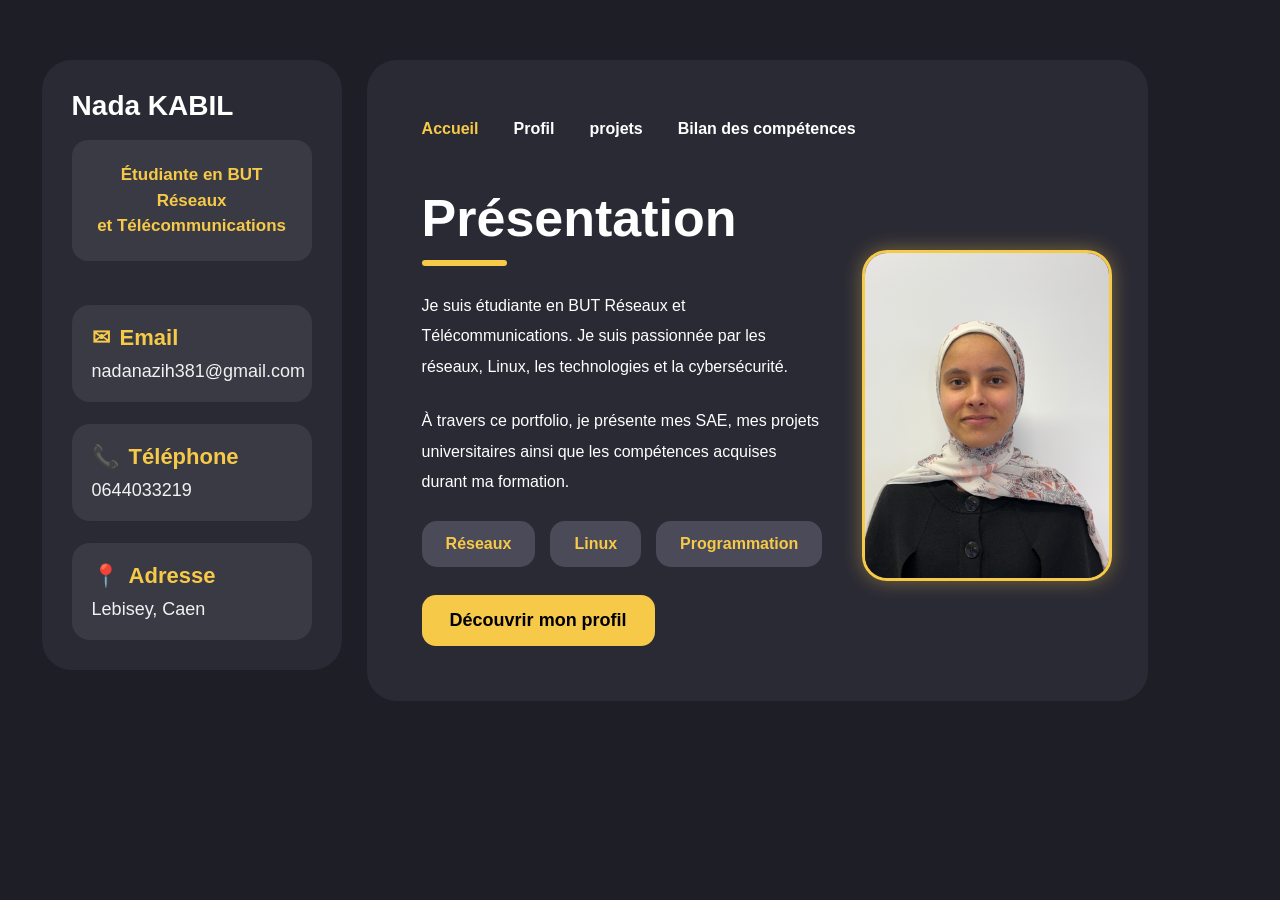
==== index.html @ 1a5f39aa "Premier commit" ====
<!DOCTYPE html>
<html lang="fr">

<head>
    <meta charset="UTF-8">
    <title>Portfolio - Nada</title>
    <link rel="stylesheet" href="style.css">
</head>

<body>

<div class="container">

    <!-- SIDEBAR -->

    <div class="sidebar">

        <h2>Nada KABIL</h2>

        <div class="job">
            Étudiante en BUT Réseaux<br>
            et Télécommunications
        </div>

        <div class="info-box">

            <h3 class="email-title">Email</h3>

            <p>nadanazih381@gmail.com</p>

        </div>

        <div class="info-box">

            <h3 class="phone-title">Téléphone</h3>

            <p>0644033219</p>

        </div>

        <div class="info-box">

            <h3 class="address-title">Adresse</h3>

            <p>Lebisey, Caen</p>

        </div>

    </div>

    <!-- CONTENT -->

    <div class="content">

        <!-- NAVBAR -->

        <div class="navbar">

            <a href="index.html" class="active">Accueil</a>

            <a href="profil.html">Profil</a>

            <a href="projet.html">projets</a>

            <a href="Bilan des compétences.html">Bilan des compétences</a>

        </div>

        <!-- ABOUT -->

        <div class="about-container">

            <div class="about">

                <h1>Présentation</h1>

                <div class="line"></div>

                <p>
                    Je suis étudiante en BUT Réseaux et Télécommunications.
                    Je suis passionnée par les réseaux, Linux,
                    les technologies et la cybersécurité.
                </p>

                <p>
                    À travers ce portfolio, je présente mes SAE,
                    mes projets universitaires ainsi que les compétences
                    acquises durant ma formation.
                </p>

                <!-- SKILLS -->

                <div class="skills">

                    <div class="skill-box">
                        <h3>Réseaux</h3>
                    </div>

                    <div class="skill-box">
                        <h3>Linux</h3>
                    </div>

                    <div class="skill-box">
                        <h3>Programmation</h3>
                    </div>

                </div>

                <!-- BUTTON -->

                <a href="profil.html" class="btn-profil">
                    Découvrir mon profil
                </a>

            </div>

            <!-- IMAGE -->

            <div class="image-box">

                <img src="/Images/image de moi.jpeg" alt="Nada">

            </div>

        </div>

    </div>

</div>

</body>

</html>
---- style.css ----
/* ========================= */
/* GENERAL */
/* ========================= */

*{
    margin: 0;
    padding: 0;
    box-sizing: border-box;
    font-family: Arial, sans-serif;
}

body{
    background: #1e1e26;
    color: white;
    padding: 20px;
}

/* ========================= */
/* CONTAINER */
/* ========================= */

.container{
    display: flex;
    gap: 25px;
    width: 82%;
    margin: 40px auto;
    align-items: flex-start;
}
/* ========================= */
/* SIDEBAR */
/* ========================= */

.sidebar{
    width: 300px;
    background: #2a2a35;
    border-radius: 30px;
    padding: 30px;

    display: flex;
    flex-direction: column;
    justify-content: flex-start;
    margin-left: -90px;
}
.sidebar h2{
    font-size: 28px;
    margin-bottom: 18px;
}

/* ========================= */
/* JOB */
/* ========================= */

.job{
    background: #3a3a45;
    color: #f7c948;
    padding: 22px 18px;
    border-radius: 16px;
    text-align: center;
    font-weight: bold;
    margin-bottom: 22px;
    font-size: 17px;
    line-height: 1.5;
}

/* ========================= */
/* INFO BOX */
/* ========================= */

.info-box{
    background: #3a3a45;
    padding: 20px;
    border-radius: 18px;
    margin-top: 22px;
    transition: 0.3s;
}

.info-box:hover{
    transform: translateY(-3px);
}

.info-box h3{
    color: #f7c948;
    margin-bottom: 10px;
    font-size: 22px;

    display: flex;
    align-items: center;
    gap: 10px;
}

.info-box p{
    font-size: 18px;
    color: #f1f1f1;
}

/* ========================= */
/* ICONS */
/* ========================= */

.email-title::before{
    content: "✉";
}

.phone-title::before{
    content: "📞";
}

.address-title::before{
    content: "📍";
}

/* ========================= */
/* CONTENT */
/* ========================= */

.content{
    flex: 1;
    min-width: 0;
    background: #2a2a35;
    border-radius: 30px;
    padding: 55px;
}
/* ========================= */
/* NAVBAR */
/* ========================= */

.navbar{
    display: flex;
    gap: 35px;
    margin-bottom: 50px;
    margin-top: 5px;
}

.navbar a{
    text-decoration: none;
    color: white;
    font-size: 16px;
    font-weight: bold;
    transition: 0.3s;
}

.navbar a:hover{
    color: #f7c948;
}

.active{
    color: #f7c948 !important;
}

nav ul{
    display: flex;
    gap: 40px;

    list-style: none;

    align-items: center;
}

nav li{
    list-style: none;
}

/* ========================= */
/* ABOUT */
/* ========================= */

.about-container{
    display: flex;
    justify-content: space-between;
    align-items: center;
    gap: 40px;
    flex-wrap: nowrap;
}
.about{
    flex: 1;
    max-width: 700px;
}

.about h1{
    font-size: 52px;
    margin-bottom: 12px;
}

.line{
    width: 85px;
    height: 6px;
    background: #f7c948;
    border-radius: 20px;
    margin-bottom: 25px;
}

.about p{
    font-size: 16px;
    line-height: 1.9;
    margin-bottom: 24px;
}

/* ========================= */
/* IMAGE */
/* ========================= */

.image-box img{
    width: 250px;
    border-radius: 25px;
    border: 3px solid #f7c948;
    box-shadow: 0 0 20px rgba(247, 201, 72, 0.4);
}

/* ========================= */
/* SKILLS */
/* ========================= */

.skills{
    display: flex;
    gap: 15px;
    margin-top: 10px;
    margin-bottom: 28px;
}

.skill-box{
    background: #4a4a58;
    padding: 14px 24px;
    border-radius: 15px;
}

.skill-box h3{
    color: #f7c948;
    font-size: 16px;
}

/* ========================= */
/* BUTTON */
/* ========================= */

.btn-profil{
    display: inline-block;
    background: #f7c948;
    color: black;
    text-decoration: none;
    padding: 15px 28px;
    border-radius: 14px;
    font-weight: bold;
    font-size: 18px;
}

.btn-profil:hover{
    background: white;
}

/* ========================= */
/* PROFIL PAGE */
/* ========================= */

.profil-container{
    max-width: 1200px;
    margin: auto;
    padding: 40px;
    
}

.profil-title{
    text-align: center;
    font-size: 40px;
    margin-bottom: 35px;
    color: white;
    text-shadow:
        0 0 6px rgba(255,255,255,0.25),
        0 0 12px rgba(255,255,255,0.12);

}

.profil-box{
    width: 85%;
    margin: 30px auto;

    background: #3a3a45;
    padding: 28px;
    border-radius: 25px;

    border-left: 6px solid #f7c948;
}

.profil-box h2{
    color: #f7c948;
    font-size: 32px;
    margin-bottom: 20px;
}

.profil-box p{
    font-size: 18px;
    line-height: 1.7;
    margin-bottom: 18px;
}

/* ========================= */
/* BUTTONS */
/* ========================= */

.buttons{
    display: flex;
    gap: 20px;
    margin-top: 20px;
}

.github-btn,
.linkedin-btn{
    text-decoration: none;
    padding: 14px 24px;
    border-radius: 14px;
    font-weight: bold;
    font-size: 17px;
    color: white;
}

.github-btn{
    background: black;
}

.linkedin-btn{
    background: #2196f3;
}



/* ========================= */
/* PROJET PAGE */
/* ========================= */

.project-container{

    border-radius: 30px;
    padding: 35px;
}


/* ========================= */
/* PROJECT TITLE */
/* ========================= */

.project-title{
    font-size: 44px;
    margin-bottom: 15px;
}

.project-text{
    color: #d4d4d4;
    font-size: 19px;
    margin-bottom: 35px;
    line-height: 1.7;
}



/* ========================= */
/* PROJECT CARD */
/* ========================= */


.projects-grid{
    display: grid;

    grid-template-columns: repeat(3, 1fr);

    gap: 25px;

    margin-top: 50px;
}

.project-card{
    background: #2f313d;

    border-radius: 22px;

    overflow: hidden;

    text-decoration: none;

    color: white;

    transition: all 0.3s ease;

}
.project-card:hover{
    transform: translateY(-6px);
    box-shadow:
    0 0 18px rgba(247, 201, 72, 0.35),
    0 0 35px rgba(247, 201, 72, 0.18);
}

.project-card img{
    width: 100%;

    height: 190px;

    object-fit: cover;

    display: block;
}
/* ========================= */
/* PROJECT CONTENT */
/* ========================= */

.project-content{
    padding: 22px;
}

.project-category{
    color: #bdbdbd;
    font-size: 15px;
}

.project-content h3{
    font-size: 26px;
    margin-top: 10px;
    margin-bottom: 12px;
}

.project-content p{
    font-size: 18px;
    line-height: 1.6;
    color: #e2e2e2;
}



/* ========================= */
/* PROJECT BOX */
/* ========================= */

.project-box{
    background: #2b2d3a;

    padding: 25px;

    border-radius: 25px;

    max-width: 1050px;

    margin: 0 auto 25px auto;

    border-left: 6px solid #f7c948;

    box-shadow: 0 8px 25px rgba(0,0,0,0.3);
}

/* ========================= */
/* BOX TITLE */
/* ========================= */

.project-box h2{
    color: #d2cfc9;

    font-size: 34px;

    margin-bottom: 20px;
}

.project-box h3{
    font-size: 24px;

    margin-top: 25px;

    margin-bottom: 15px;
}



/* ========================= */
/* TEXT */
/* ========================= */

.project-box p{
    font-size: 18px;

    line-height: 1.9;

    color: #e5e5e5;

    margin-bottom: 18px;
}

/* ========================= */
/* TRACE IMAGE */
/* ========================= */

.trace-img{

    width: 100%;

    max-width: 550px;

    display: block;

    margin: 30px auto;

    border-radius: 20px;

    border: 2px solid rgba(255,255,255,0.08);

    transition:
    transform 0.4s ease,
    box-shadow 0.4s ease,
    filter 0.4s ease;

    cursor: pointer;

    box-shadow:
    0 0 12px rgba(247, 201, 72, 0.10);

}

/* HOVER */

.trace-img:hover{

    transform: scale(1.02);

    box-shadow:
    0 0 20px rgba(247, 201, 72, 0.18);

    filter: brightness(1.03);

}

/* ========================= */
/* SAE BANNER */
/* ========================= */

.sae-banner{

    width: 100%;

    height: 320px;

    border-radius: 30px;

    margin-bottom: 40px;

    background-image:
linear-gradient(
    rgba(0,0,0,0.45),
    rgba(0,0,0,0.60)
),
url("/Images/Bilan\ des\ compétences.png");
    background-size: cover;

    background-position: center;

    background-repeat: no-repeat;

    display: flex;

    justify-content: center;

    align-items: center;

    overflow: hidden;

    box-shadow:
    0 0 25px rgba(247, 201, 72, 0.08);

}

/* ========================= */
/* BANNER CONTENT */
/* ========================= */

.sae-banner-content{

    text-align: center;

    color: white;

}

.sae-banner-content h1{

    font-size: 72px;

    margin-bottom: 10px;

    text-shadow:
    0 0 10px rgba(255,255,255,0.25);

}

.sae-banner-content p{

    font-size: 24px;

    color: #e5e5e5;

}

/* ========================= */
/* RESPONSIVE */
/* ========================= */


/* ========================= */
/* SAE BANNER */
/* ========================= */

.sae-banner{

    width: 92%;

    max-width: 1180px;

    height: 250px;

    margin: 0 auto 35px auto;

    border-radius: 25px;

    background-image:
    linear-gradient(
        rgba(0,0,0,0.40),
        rgba(0,0,0,0.55)
    ),
    url("/Images/sae11\ général.png");

    background-size: cover;

    background-position: center;

    background-repeat: no-repeat;

    display: flex;

    justify-content: center;

    align-items: center;

    overflow: hidden;

    position: relative;

    box-shadow:
    0 0 14px rgba(0,0,0,0.25);
}

/* ========================= */
/* BANNER CONTENT */
/* ========================= */

.sae-banner-content{

    text-align: center;

    color: white;
}

.sae-banner-content h1{

    font-size: 62px;

    margin-bottom: 10px;

    font-weight: bold;
}

.sae-banner-content p{

    font-size: 20px;

    color: #f1f1f1;
}

/* ========================= */
/* TRACE IMAGE */
/* ========================= */

.trace-img{

    width: 100%;

    max-width: 500px;

    display: block;

    margin: 25px auto;

    border-radius: 18px;

    border: 2px solid rgba(255,255,255,0.06);

    transition:
    transform 0.4s ease,
    box-shadow 0.4s ease;

    cursor: pointer;

    box-shadow:
    0 0 8px rgba(247, 201, 72, 0.08);
}

/* HOVER IMAGE */

.trace-img:hover{

    transform: scale(1.02);

    box-shadow:
    0 0 14px rgba(247, 201, 72, 0.15);
}

/* ========================= */
/* RESPONSIVE */
/* ========================= */

@media(max-width: 1100px){

    header{

        flex-direction: column;

        gap: 20px;

        padding: 25px;
    }

    nav{

        flex-wrap: wrap;

        justify-content: center;

        gap: 25px;
    }

    .sae-banner{

        height: 210px;
    }

    .sae-banner-content h1{

        font-size: 46px;
    }

    .sae-banner-content p{

        font-size: 17px;
    }

    .project-box{

        width: 92%;
    }

}

/* ===== HEADER ===== */

header{
    width: 92%;
    margin: 20px auto;

    display: flex;
    justify-content: space-between;
    align-items: center;

    background: transparent !important;
}

/* LOGO */

.logo{
    color: white;
    font-size: 38px;
    font-weight: bold;
    margin-left: 10px;
}

/* NAVBAR */

nav{
    display: flex;
    gap: 40px;

    background: transparent !important;
}

/* LINKS */

nav a{
    color: white;
    text-decoration: none;

    font-size: 20px;
    font-weight: 600;

    transition: 0.3s;
}

/* ACTIVE */

nav a.active{
    color: #f7c948;
}

/* HOVER */

nav a:hover{
    color: #f7c948;
}

a{
    transition: 0.3s;
}

a:hover{
    transform: translateY(-5px);
}

.project-title{
    text-align: center;
    margin-bottom: 30px;
}

.project-title h1{
    font-size: 50px;
    color: white;
    transition: 0.4s;
    cursor: pointer;
}

.project-title h1:hover{
    color: #f7c948;
    transform: translateY(-8px);
}

.project-title p{
    margin-top: 15px;
    font-size: 22px;
    color: #d1d1d1;
}

/* ========================= */
/* SAE12 BANNER */
/* ========================= */

.sae12-banner{

    width: 92%;

    max-width: 1180px;

    height: 250px;

    margin: 0 auto 35px auto;

    border-radius: 25px;

    background-image:
    linear-gradient(
        rgba(0,0,0,0.35),
        rgba(0,0,0,0.55)
    ),
    url("/Images/sae12\ général.png");

    background-size: cover;

    background-position: center 43.7%;
    height: 310px;


    background-repeat: no-repeat;

    display: flex;

    justify-content: center;

    align-items: center;

    overflow: hidden;

    position: relative;

    box-shadow:
    0 0 14px rgba(0,0,0,0.25);
}

.sae14-banner{
    background-image: url("/Images/sae\ 14\ général.png");
}

.sae14-banner{
    background:
    linear-gradient(rgba(0,0,0,0.4),
    rgba(0,0,0,0.4)),
    url("/Images/sae\ 14\ général\ 2.png");

    background-size: cover;
    background-repeat: no-repeat;
    background-position:center 35%;

    height: 280px;
    border-radius: 30px;
}

.sae15-banner{

    background-image:
    linear-gradient(rgba(0,0,0,0.25),
    rgba(0,0,0,0.25)),
    url("/Images/sae 15 général.png");

    background-size: cover;
    background-repeat: no-repeat;
    background-position:center 45%;

    height: 280px;
    border-radius: 30px;
}

/* CONTENT */

.sae12-banner-content{

    text-align: center;

    color: white;
}

.sae12-banner-content h1{

    font-size: 62px;

    margin-bottom: 10px;

    font-weight: bold;

    text-shadow:
    0 0 10px rgba(255,255,255,0.20);
}

.sae12-banner-content p{

    font-size: 20px;

    color: #f1f1f1;
}

.double-images{
    display: flex;
    justify-content: center;
    gap: 20px;
    flex-wrap: wrap;
}

.double-images .trace-img{
    width: 48%;
    margin: 20px 0;
}



.big-trace-img{

    width: 100%;

    max-width: 850px;
}

.ac-list{

    margin-top: 20px;

    padding-left: 30px;
}

.ac-list li{

    margin-bottom: 15px;

    font-size: 20px;

    line-height: 1.7;

    color: #f1f1f1;
}

.bilan-title{

    text-align: center;

    padding: 40px 20px 30px;

    width: 92%;

    max-width: 1180px;

    margin: 0 auto 20px auto;
}

.bilan-title h1{

    font-size: 70px;

    color: white;

    margin-bottom: 15px;

    text-shadow:
    0 0 6px rgba(255,255,255,0.25),
    0 0 12px rgba(255,255,255,0.12);
}

.bilan-title p{

    font-size: 24px;

    color: #f1f1f1;
}

/* ========================= */
/* HERO BILAN */
/* ========================= */

.hero-bilan{
    text-align: center;
    padding: 70px 20px 50px;
}

.hero-bilan h2{
    font-size: 72px;
    margin-bottom: 18px;

    color: white;

    text-shadow:
    0 0 6px rgba(255,255,255,0.18),
    0 0 12px rgba(255,255,255,0.10);
}

.hero-bilan p{
    font-size: 25px;
    color: #f1f1f1;

    max-width: 950px;
    margin: auto;

    line-height: 1.7;
}

/* ========================= */
/* GLOBAL BOXES */
/* ========================= */

.competence-card,
.competence-box,
.points-forts,
.amelioration,
.projet-pro{

    width: 85%;

    margin: 35px auto;

    background: #2f313d;

    padding: 35px;

    border-radius: 28px;

    border-left: 6px solid #f7c948;

    box-shadow:
    0 0 15px rgba(0,0,0,0.18);
}

/* ========================= */
/* TITLES */
/* ========================= */

.competence-card h2,
.competence-box h2,
.points-forts h2,
.amelioration h2,
.projet-pro h2{

    font-size: 42px;

    margin-bottom: 25px;

    color: white;
}

/* ========================= */
/* TEXT */
/* ========================= */

.competence-card p,
.competence-box p,
.projet-pro p,
.amelioration li{

    font-size: 20px;

    line-height: 1.9;

    color: #ededed;

    margin-bottom: 20px;
}

/* ========================= */
/* TAGS */
/* ========================= */

.skills-tags{
    display: flex;

    flex-wrap: wrap;

    gap: 15px;

    margin-top: 25px;
}

.skills-tags span{

    background: #4b4d5c;

    padding: 12px 22px;

    border-radius: 20px;

    font-size: 17px;

    color: white;

    transition: 0.3s;
}

.skills-tags span:hover{

    background: #f7c948;

    color: black;

    transform: translateY(-3px);
}

/* ========================= */
/* POINTS FORTS */
/* ========================= */

.qualities{

    display: grid;

    grid-template-columns: repeat(3,1fr);

    gap: 20px;

    margin-top: 25px;
}

.qualities div{

    background: #3b3d4b;

    padding: 22px;

    border-radius: 18px;

    text-align: center;

    font-size: 20px;

    font-weight: bold;

    transition: 0.3s;
}

.qualities div:hover{

    transform: translateY(-5px);

    background: #4b4d5c;
}

/* ========================= */
/* LIST */
/* ========================= */

.amelioration ul{

    padding-left: 25px;
}

/* ========================= */
/* PROJET PRO */
/* ========================= */

.projet-pro{

    .projet-pro{
    background: #2f313d;
}
}
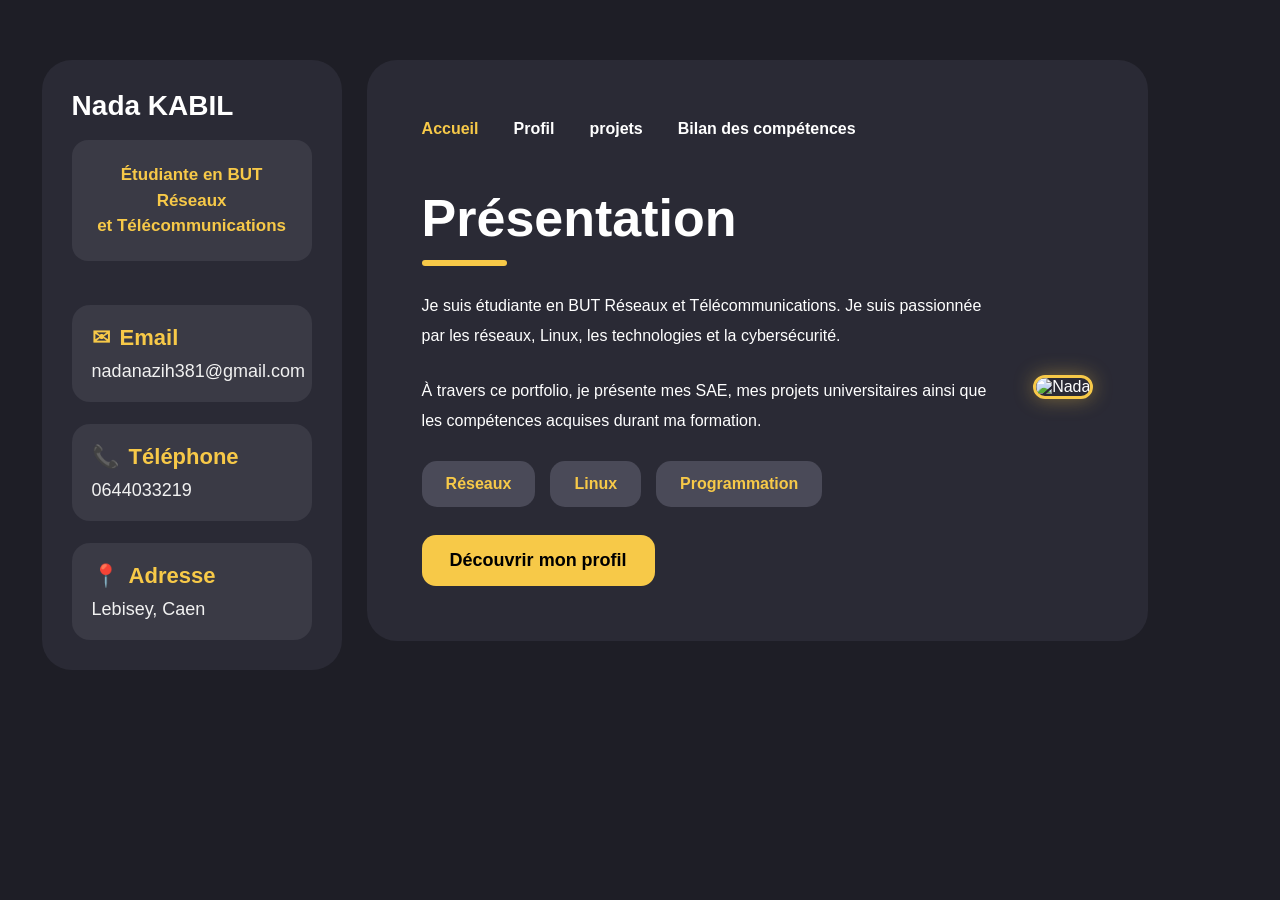
==== commit e039b601: "Update index.html" ====
--- a/index.html
+++ b/index.html
@@ -118,7 +118,7 @@
 
             <div class="image-box">
 
-                <img src="/Images/image de moi.jpeg" alt="Nada">
+                <img src="/images/image de moi.jpeg" alt="Nada">
 
             </div>
 
@@ -130,4 +130,4 @@
 
 </body>
 
-</html>+</html>
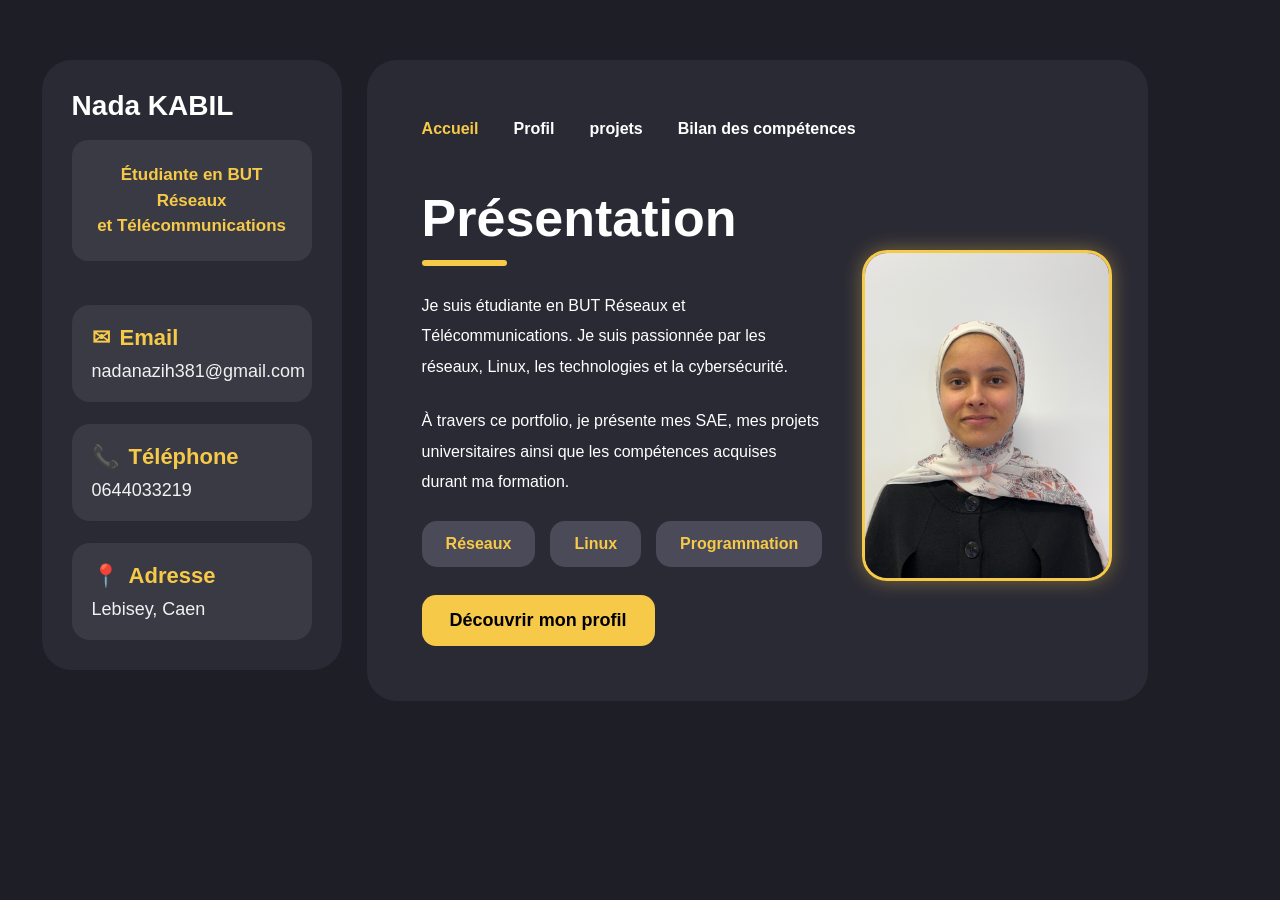
==== commit 941b9e81: "Fix image source path and filename format" ====
--- a/index.html
+++ b/index.html
@@ -118,7 +118,7 @@
 
             <div class="image-box">
 
-                <img src="/images/image de moi.jpeg" alt="Nada">
+                <img src="/images/image-de-moi.jpeg" alt="Nada">
 
             </div>
 
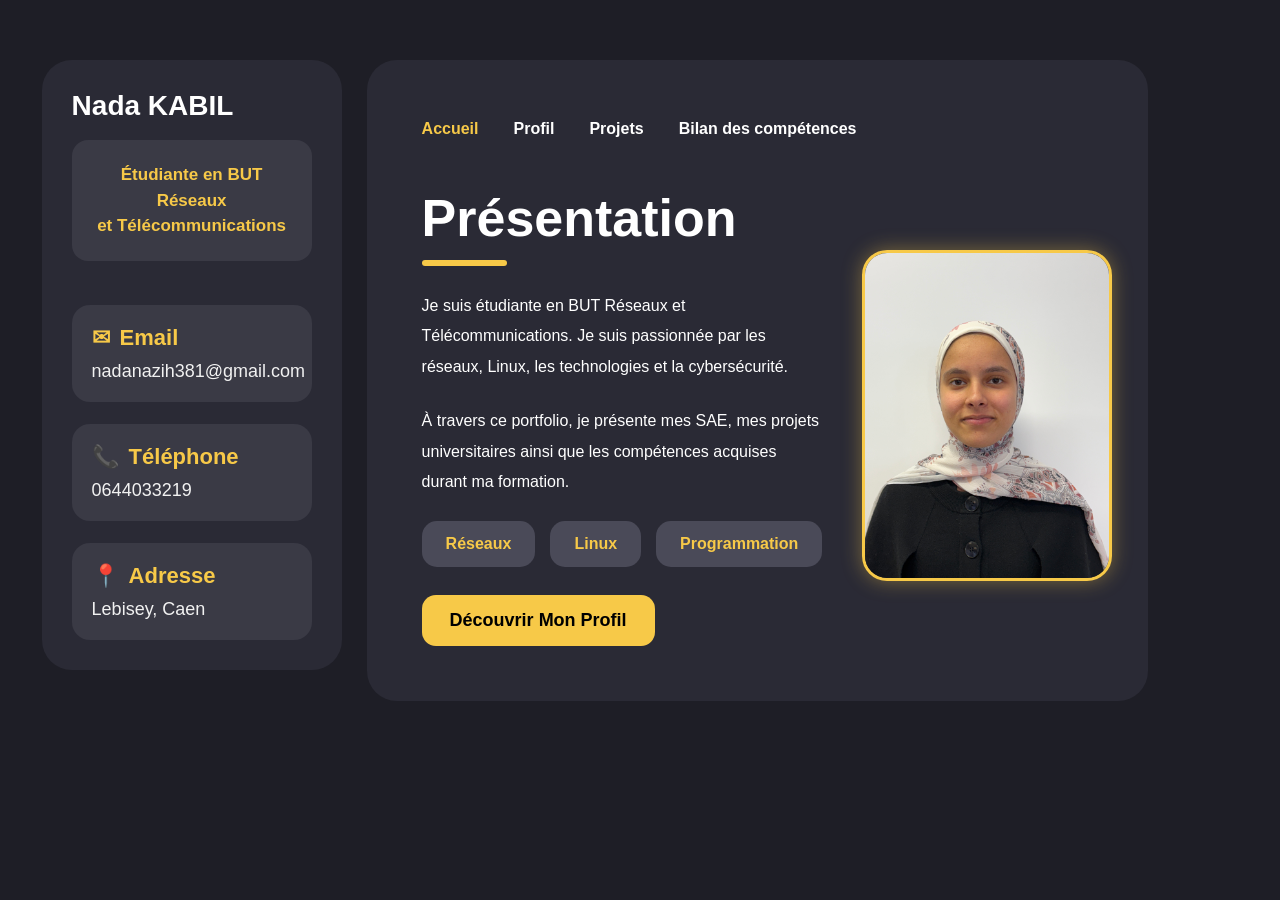
==== commit 7e021322: "Update index.html" ====
--- a/index.html
+++ b/index.html
@@ -60,7 +60,7 @@
 
             <a href="profil.html">Profil</a>
 
-            <a href="projet.html">projets</a>
+            <a href="projet.html">Projets</a>
 
             <a href="Bilan des compétences.html">Bilan des compétences</a>
 
@@ -109,7 +109,7 @@
                 <!-- BUTTON -->
 
                 <a href="profil.html" class="btn-profil">
-                    Découvrir mon profil
+                    Découvrir Mon Profil
                 </a>
 
             </div>
@@ -118,7 +118,7 @@
 
             <div class="image-box">
 
-                <img src="/images/image-de-moi.jpeg" alt="Nada">
+               <img src="images/image-de-moi.jpeg" alt="Nada">
 
             </div>
 
--- a/style.css
+++ b/style.css
@@ -618,7 +618,8 @@
         rgba(0,0,0,0.40),
         rgba(0,0,0,0.55)
     ),
-    url("/Images/sae11\ général.png");
+   url("images/sae11-général.png");
+    
 
     background-size: cover;
 
@@ -858,7 +859,7 @@
         rgba(0,0,0,0.35),
         rgba(0,0,0,0.55)
     ),
-    url("/Images/sae12\ général.png");
+    url("images/sae12-général.png");
 
     background-size: cover;
 
@@ -882,15 +883,13 @@
     0 0 14px rgba(0,0,0,0.25);
 }
 
-.sae14-banner{
-    background-image: url("/Images/sae\ 14\ général.png");
-}
+
 
 .sae14-banner{
     background:
     linear-gradient(rgba(0,0,0,0.4),
     rgba(0,0,0,0.4)),
-    url("/Images/sae\ 14\ général\ 2.png");
+    url("images/sae-14-général 2.png");
 
     background-size: cover;
     background-repeat: no-repeat;
@@ -901,11 +900,13 @@
 }
 
 .sae15-banner{
-
     background-image:
-    linear-gradient(rgba(0,0,0,0.25),
-    rgba(0,0,0,0.25)),
-    url("/Images/sae 15 général.png");
+    linear-gradient(
+        rgba(0,0,0,0.25),
+        rgba(0,0,0,0.25)
+    ),
+    url("images/sae-15-général.png");
+
 
     background-size: cover;
     background-repeat: no-repeat;
@@ -1197,8 +1198,5 @@
 /* ========================= */
 
 .projet-pro{
-
-    .projet-pro{
     background: #2f313d;
 }
-}
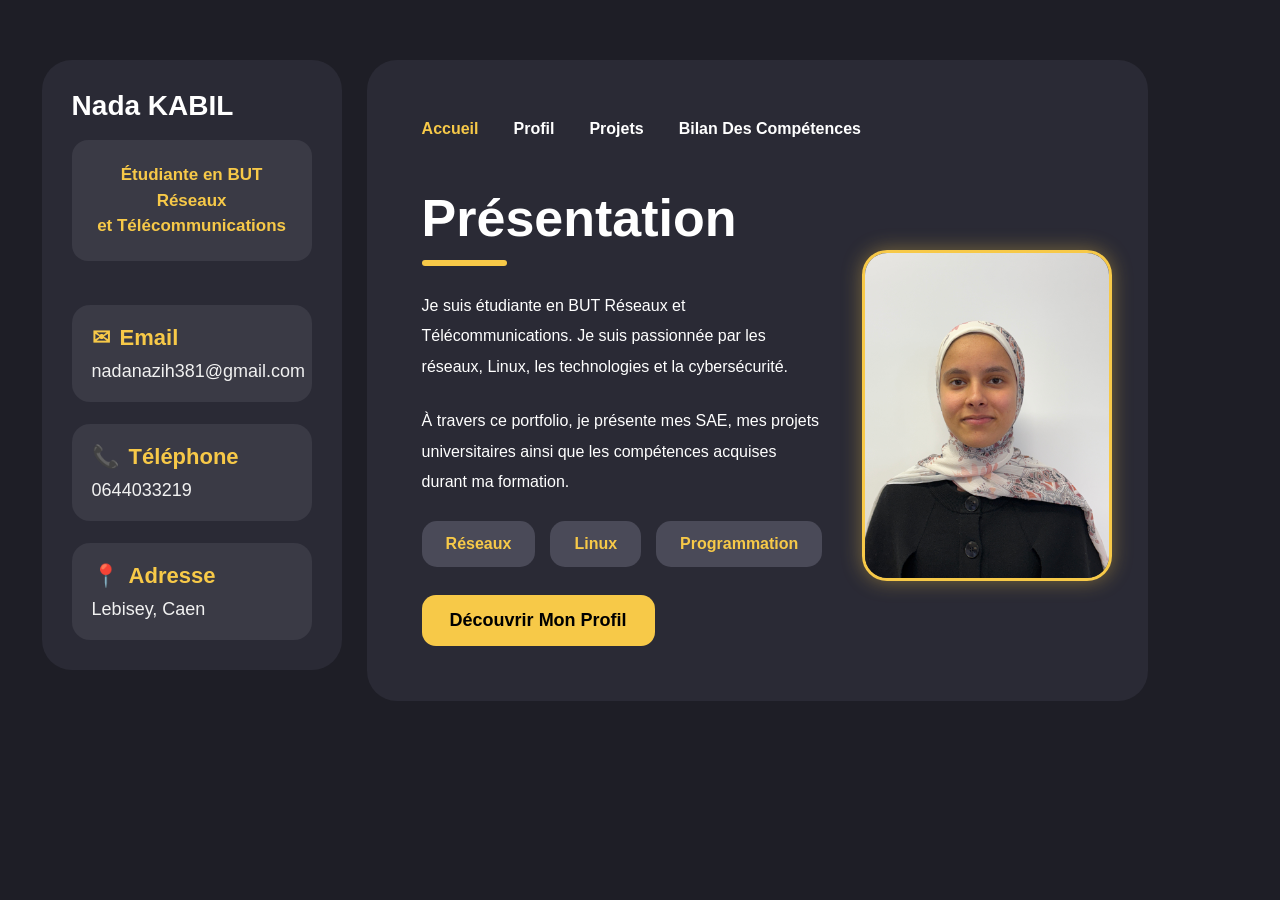
==== commit aaa381a8: "Update index.html" ====
--- a/index.html
+++ b/index.html
@@ -62,7 +62,7 @@
 
             <a href="projet.html">Projets</a>
 
-            <a href="Bilan des compétences.html">Bilan des compétences</a>
+            <a href="Bilan des compétences.html">Bilan Des Compétences</a>
 
         </div>
 
